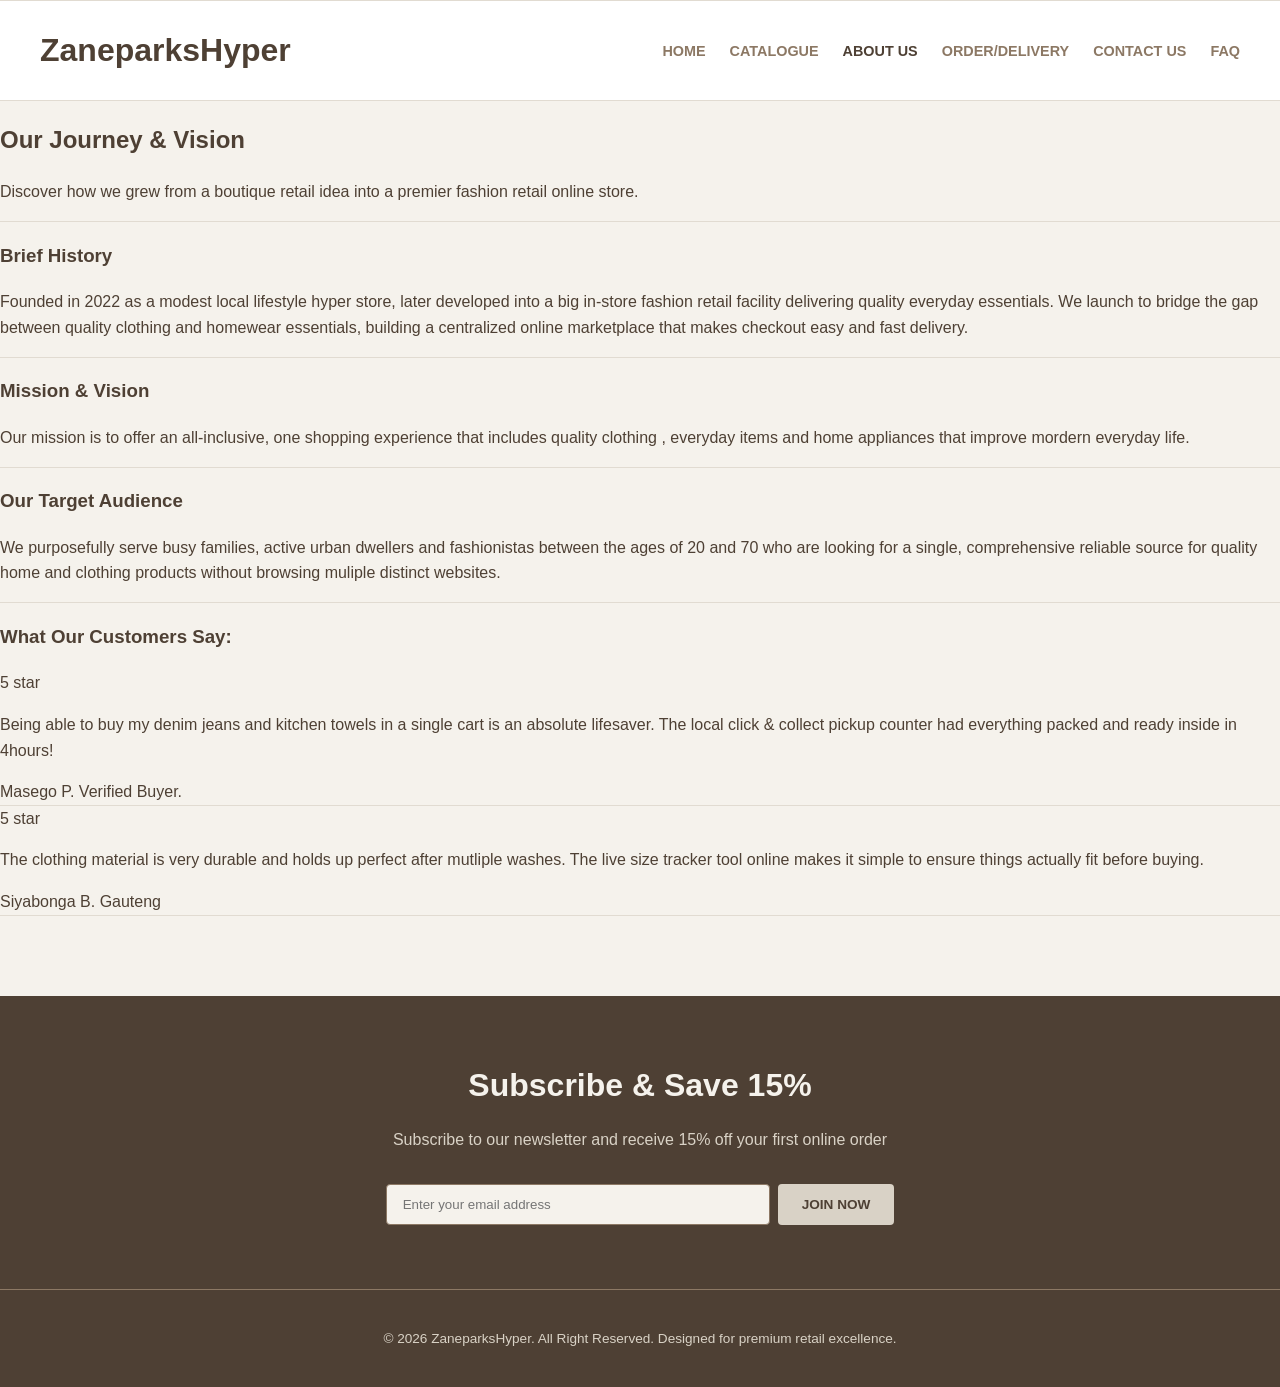
==== about_us.html @ cdac674e "https://github.com/Zaneparks87/Phakula-Z_ST10470956_WEDE5020_POE" ====
<!DOCTYPE html>
<html lang="en">
<head>
    <meta charset="UTF-8">
    <meta name="viewport" content="width=device-width, initial-scale=1.0">
    <title>About Us</title>
     <link rel="stylesheet" href="styles.css">
     <style>
         body {
            margin: 0;
            padding: 0;
            box-sizing: border-box;
            background-color: #F5F2EC; 
            color: #4E4034;
            font-family: "Source sans pro", Arial, sans-serif;
            line-height: 1.6;
        }


        hr {
            border: 0;
            height: 1px;
            background-color: #D9D2C6;
            margin: 0;
            opacity: 0.7;
        }

        .visually-hidden {
            position: absolute;
            width: 1px;
            height: 1px;
            padding: 0;
            margin: -1px;
            overflow: hidden;
            clip: rect(0, 0, 0, 0);
            border: 0;
        }


        .Global-header {
            background-color: #ffffff;
            padding: 1.5rem 2rem;
            min-width: 1200px;
        }

        .header-container {
            max-width: 1200px;
            margin: 0 auto;
            display: flex;
            justify-content: space-between;
            align-items: center;
            flex-wrap: wrap;
            gap: 1rem;
        }

        .brand-logo h1 {
            font-family: "Daytona light", sans-serif;
            color: #4E4034;
            font-size: 2rem;
            margin: 0;
        }

        .nav-link ul {
            list-style: none;
            display: flex;
            gap: 1.5rem;
            padding: 0;
            margin: 0;
        }

        .nav-link a {
            text-decoration: none;
            color: #8C7864;
            font-weight: bold;
            text-transform: uppercase;
            font-size: 0.9rem;
            transition: color 0.3s ease;
        }

        .nav-link a:hover, 
        .nav-link a.active {
            color: #4E4034;
        }

        .header-actions .cart-toggle-button {
            text-decoration: none;
            background-color: #4E4034; 
            color: #F5F2EC;      
            padding: 0.6rem 1.25rem;
            border-radius: 4px;
            font-weight: bold;
            font-size: 0.9rem;
        }

    
        .hero-showcase {
            background-color: #D9D2C6;
            padding: 5rem 2rem;
            min-width: 1200px;
            display: flex;
            justify-content: center;
        }

        .hero-content-box {
            max-width: 1200px;
            width: 100%;
        }

        .hero-text {
            max-width: 550px;
            background-color: #F5F2EC;
            padding: 3rem;
            border: 1px solid #B7A996;
            border-radius: 4px;
        }

        .hero-tagline {
            display: block;
            color: #B7A996;
            text-transform: uppercase;
            font-weight: bold;
            font-size: 0.85rem;
            margin-bottom: 0.5rem;
        }

        .hero-text h2 {
            font-family: "Daytona light", sans-serif;
            color: #4E4034;
            font-size: 2.4rem;
            margin: 0 0 1rem 0;
        }

        .hero-text p {
            color: #8C7864;
            margin-bottom: 2rem;
        }

        .hero-actions {
            display: flex;
            align-items: center;
            gap: 1.5rem;
        }

        .btn {
            display: inline-block;
            text-decoration: none;
            padding: 0.75rem 1.5rem;
            font-weight: bold;
            text-transform: uppercase;
            font-size: 0.85rem;
            border-radius: 4px;
            border: none;
        }

        .btn-primary {
            background-color: #4E4034;
            color: #F5F2EC;
        }


        .homepage-main-content {
            max-width: 1200px;
            margin: 4rem auto;
            padding: 0 2rem;
        }

        .section-title {
            font-family: "Daytona light", sans-serif;
            color: #4E4034;
            font-size: 2.2rem;
            text-align: center;
            margin-bottom: 0.5rem;
        }

        .section-subtitle {
            color: #8C7864;
            text-align: center;
            margin-bottom: 3rem;
        }

        .catalogue-cards-container {
            display: grid;
            grid-template-columns: repeat(auto-fit, minmax(250px, 1fr));
            gap: 2rem;
            margin: 2rem 0;
        }

        .catalogue-card {
            background-color: #ffffff;
            border: 1px solid #D9D2C6;
            padding: 2rem;
            border-radius: 4px;
            display: flex;
            flex-direction: column;
            justify-content: space-between;
            min-height: 250px;
        }

        .catalogue-card h3 {
            font-family: "Daytona light", sans-serif;
            color: #4E4034;
            font-size: 1.5rem;
            margin: 0 0 0.75rem 0;
        }

        .catalogue-card p {
            color: #8C7864;
            font-size: 0.95rem;
            margin-bottom: 1.5rem;
        }

        .card-cta-link {
            text-decoration: none;
            color: #4E4034;
            font-weight: bold;
            text-transform: uppercase;
            font-size: 0.85rem;
        }

        .card-cta-link:hover {
            color: #B7A996;
        }

        .global-footer {
            background-color: #4E4034; 
            color: #F5F2EC; 
            margin-top: 5rem;
        }

        .footer-newsletter-section {
            max-width: 600px;
            margin: 0 auto;
            padding: 4rem 2rem;
            text-align: center;
        }

        .footer-newsletter-section h3 {
            font-family: "Daytona light", sans-serif;
            font-size: 2rem;
            margin: 0 0 0.5rem 0;
        }

        .footer-newsletter-section p {
            color: #D9D2C6;
            margin-bottom: 2rem;
        }

        .newsletter-inline-form {
            display: flex;
            gap: 0.5rem;
            justify-content: center;
        }

        .form-input {
            flex-grow: 1;
            padding: 0.75rem 1rem;
            border: 1px solid #8C7864;
            background-color: #F5F2EC;
            color: #4E4034;            
            border-radius: 4px;
            max-width: 350px;
        }

        .btn-submit {
            background-color: #D9D2C6;
            color: #4E4034;
            padding: 0.75rem 1.5rem;
            font-weight: bold;
            text-transform: uppercase;
            border-radius: 4px;
            border: none;
            cursor: pointer;
        }

        .btn-submit:hover {
            background-color: #B7A996;
            color: #F5F2EC;
        }
        .footer-bottom-bar {
            text-align: center;
            padding: 1.5rem;
            min-width: 1200px;
            border-top: 1px solid #8C7864;
            font-size: 0.85rem;
            color: #D9D2C6;
        }
        @media (max-width: 768px) {
            .header-container, .newsletter-inline-form {
                flex-direction: column;
                align-items: center;
            }
            .nav-link ul {
                margin-top: 1rem;
            }
            .form-input {
                max-width: 100%;
                width: 100%;
            }
        }
     </style>
</head>
<body>
  <hr>
     <header class="Global-header">
        <div class="header-container">
            <div class="brand-logo">
                <h1>ZaneparksHyper</h1>
            </div>
<hr>
            <nav class="nav-link">
                <ul>
                    <li><a href="index.html" class="nav-link">Home</a></li>
                    <li><a href="catalogue.html" class="nav-link">Catalogue</a></li>
                    <li><a href="about_Us.html" class="nav-link active">About Us</a></li>
                    <li><a href="order.html" class="nav-link">Order/Delivery</a></li>
                    <li><a href="contact_Us.html" class="nav-link">Contact Us</a></li>
                    <li><a href="faq.html" class="nav-link">FAQ</a></li>
                </ul>
            </nav>
        </div>
    </header>
<hr>
    <main class="static-page-layout">
        <div class="content-header-container">
            <h2>Our Journey & Vision</h2>
            <p class="lead-paragraph">Discover how we grew from a boutique retail idea into a premier fashion retail online store.</p>
        </div>
<hr>
        <div class="info-block-wrapper">
            <section class="narrative-section">
                <h3>Brief History</h3>
                <p>Founded in 2022 as a modest local lifestyle hyper store, later developed into a big in-store fashion retail  facility delivering quality everyday essentials. We launch to bridge the gap between quality clothing and homewear essentials, building a centralized online marketplace that makes checkout easy and fast delivery.</p>
            </section>
<hr>          
            <section class="narrative-section">
                <h3>Mission & Vision</h3>
                <p>Our mission is to offer an all-inclusive, one shopping experience that includes quality clothing , everyday items and home appliances that improve mordern everyday life.</p>
            </section>
<hr>
            <section class="narrative-section">
                <h3>Our Target Audience</h3>
                <p>We purposefully serve busy families, active urban dwellers and fashionistas between the ages of 20 and 70 who are looking for a single, comprehensive reliable source for quality home and clothing products without browsing muliple distinct websites.</p>
            </section>
        </div>
<hr>
        <section class="review-display-section" aria-labelledby="reviewsHeading">
            <div class="reviews-header">
                <h3 id="reviewsHeading">What Our Customers Say:</h3>
            </div>
            <div class="reviews-grid">     
                <div class="review-card">
                    <div class="star-rating">5 star</div>
                    <p class="review-text">Being able to buy my denim jeans and kitchen towels in a single cart is an absolute lifesaver. The local click & collect pickup counter had everything packed and ready inside in 4hours!</p>
                    <span class="reviewer">Masego P. Verified Buyer.</span>
                </div>
<HR>
              
                <div class="review-card">
                    <div class="star-rating">5 star</div>
                    <p class="review-text">The clothing material is very durable and holds up perfect after mutliple washes. The live size tracker tool online makes it simple to ensure things actually fit before buying.</p>
                    <span class="reviewer">Siyabonga B. Gauteng</span>
                </div>
            </div>
            </div>
        </section>
    </main>

<hr>
      <footer class="global-footer">
        <section class="footer-newsletter-section" aria-labelledby="NewsletterHeading">
            <div class="newsletter-content-box">
                <h3 id="newssletterHeadng">Subscribe & Save 15%</h3>
                <p>Subscribe to our newsletter and receive 15% off your first online order</p>
                <form id="storeNewsletterform" class="newsletter-inline-form">
                    <label for="SubscriberEmail" class="visually-hidden">Email Address:</label>
                    <input type="email" id="SubscriberEmail" class="form-input" required placeholder="Enter your email address" required>
                    <button type="submit" class="btn btn-submit">Join Now</button>
                </form>
            </div>
        </section>
        <div class="footer-bottom-bar">
            <p>&COPY; 2026 ZaneparksHyper. All Right Reserved. Designed for premium retail excellence.</p>
        </div>
      </footer>
</body>
</html>
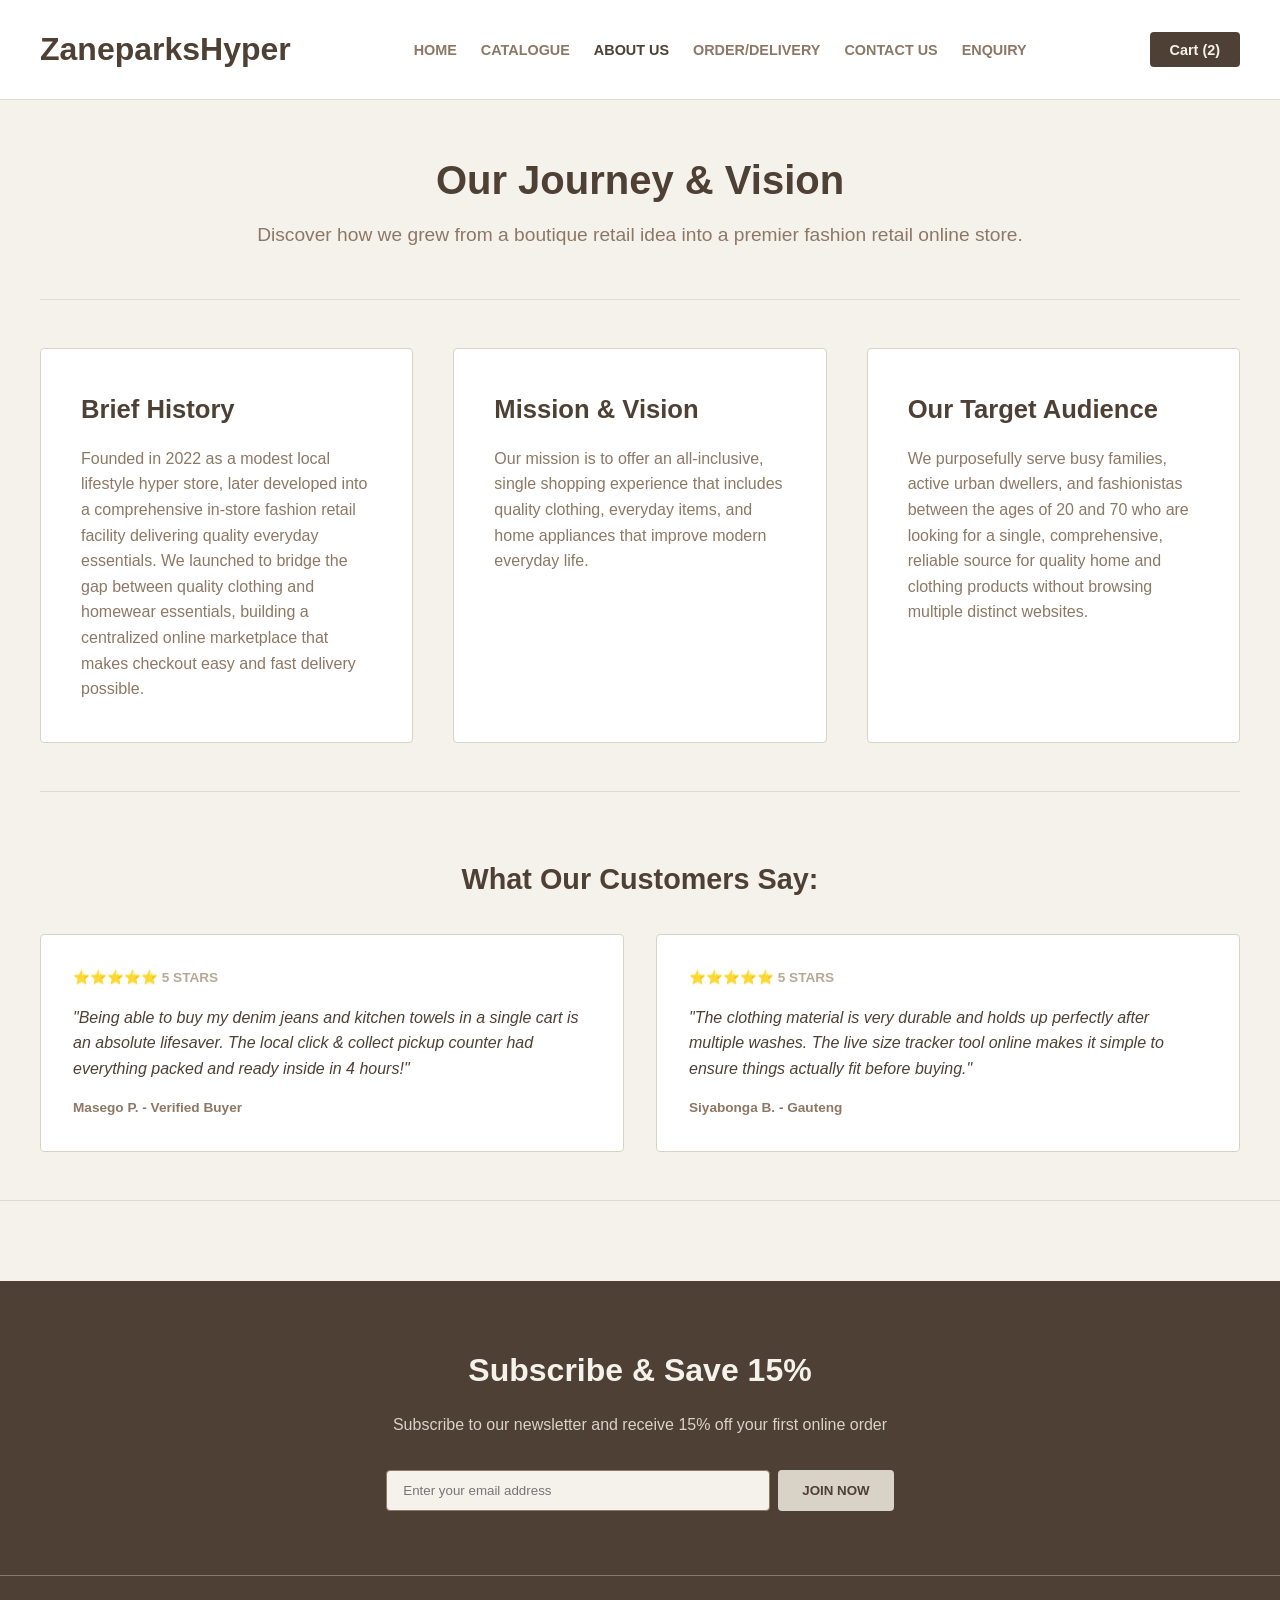
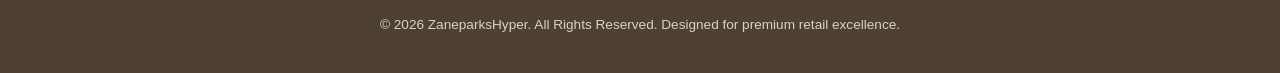
==== commit 4d89c9f9: "update all systems" ====
--- a/about_us.html
+++ b/about_us.html
@@ -3,10 +3,13 @@
 <head>
     <meta charset="UTF-8">
     <meta name="viewport" content="width=device-width, initial-scale=1.0">
-    <title>About Us</title>
-     <link rel="stylesheet" href="styles.css">
-     <style>
-         body {
+    <!-- Section 3.1 Rubric SEO Requirements Met -->
+    <title>About Us | Our Story & Vision - ZaneparksHyper</title>
+    <meta name="description" content="Learn about ZaneparksHyper, our retail journey from 2022, our core mission, and our vision for premium fashion and home essentials across South Africa.">
+    <meta name="keywords" content="ZaneparksHyper story, boutique fashion retail, everyday clothing mission, quality home essentials, retail excellence">
+    <link rel="stylesheet" href="styles.css">
+    <style>
+        body {
             margin: 0;
             padding: 0;
             box-sizing: border-box;
@@ -15,7 +18,6 @@
             font-family: "Source sans pro", Arial, sans-serif;
             line-height: 1.6;
         }
-
 
         hr {
             border: 0;
@@ -36,11 +38,10 @@
             border: 0;
         }
 
-
+        /* Fixed Broken Mobile Parameters: Removed min-width restrictions */
         .Global-header {
             background-color: #ffffff;
             padding: 1.5rem 2rem;
-            min-width: 1200px;
         }
 
         .header-container {
@@ -90,135 +91,107 @@
             border-radius: 4px;
             font-weight: bold;
             font-size: 0.9rem;
-        }
-
-    
-        .hero-showcase {
-            background-color: #D9D2C6;
-            padding: 5rem 2rem;
-            min-width: 1200px;
-            display: flex;
-            justify-content: center;
-        }
-
-        .hero-content-box {
+            border: none;
+            cursor: pointer;
+        }
+
+        /* Clean Content Blocks Setup */
+        .static-page-layout {
             max-width: 1200px;
-            width: 100%;
-        }
-
-        .hero-text {
-            max-width: 550px;
-            background-color: #F5F2EC;
-            padding: 3rem;
-            border: 1px solid #B7A996;
-            border-radius: 4px;
-        }
-
-        .hero-tagline {
-            display: block;
-            color: #B7A996;
-            text-transform: uppercase;
-            font-weight: bold;
-            font-size: 0.85rem;
-            margin-bottom: 0.5rem;
-        }
-
-        .hero-text h2 {
-            font-family: "Daytona light", sans-serif;
-            color: #4E4034;
-            font-size: 2.4rem;
-            margin: 0 0 1rem 0;
-        }
-
-        .hero-text p {
-            color: #8C7864;
-            margin-bottom: 2rem;
-        }
-
-        .hero-actions {
-            display: flex;
-            align-items: center;
-            gap: 1.5rem;
-        }
-
-        .btn {
-            display: inline-block;
-            text-decoration: none;
-            padding: 0.75rem 1.5rem;
-            font-weight: bold;
-            text-transform: uppercase;
-            font-size: 0.85rem;
-            border-radius: 4px;
-            border: none;
-        }
-
-        .btn-primary {
-            background-color: #4E4034;
-            color: #F5F2EC;
-        }
-
-
-        .homepage-main-content {
-            max-width: 1200px;
-            margin: 4rem auto;
+            margin: 3rem auto;
             padding: 0 2rem;
         }
 
-        .section-title {
-            font-family: "Daytona light", sans-serif;
-            color: #4E4034;
-            font-size: 2.2rem;
-            text-align: center;
-            margin-bottom: 0.5rem;
-        }
-
-        .section-subtitle {
-            color: #8C7864;
+        .content-header-container {
             text-align: center;
             margin-bottom: 3rem;
         }
 
-        .catalogue-cards-container {
+        .content-header-container h2 {
+            font-family: "Daytona light", sans-serif;
+            font-size: 2.5rem;
+            color: #4E4034;
+            margin: 0 0 0.5rem 0;
+        }
+
+        .lead-paragraph {
+            font-size: 1.2rem;
+            color: #8C7864;
+            margin: 0;
+        }
+
+        .info-block-wrapper {
             display: grid;
-            grid-template-columns: repeat(auto-fit, minmax(250px, 1fr));
+            grid-template-columns: repeat(auto-fit, minmax(300px, 1fr));
+            gap: 2.5rem;
+            margin: 3rem 0;
+        }
+
+        .narrative-section {
+            background-color: #ffffff;
+            padding: 2.5rem;
+            border-radius: 4px;
+            border: 1px solid #D9D2C6;
+        }
+
+        .narrative-section h3 {
+            font-family: "Daytona light", sans-serif;
+            font-size: 1.6rem;
+            color: #4E4034;
+            margin-top: 0;
+            margin-bottom: 1rem;
+        }
+
+        .narrative-section p {
+            margin: 0;
+            color: #8C7864;
+        }
+
+        /* Review Grid Cards Elements */
+        .review-display-section {
+            margin-top: 4rem;
+        }
+
+        .reviews-header h3 {
+            font-family: "Daytona light", sans-serif;
+            font-size: 1.8rem;
+            color: #4E4034;
+            text-align: center;
+            margin-bottom: 2rem;
+        }
+
+        .reviews-grid {
+            display: grid;
+            grid-template-columns: repeat(auto-fit, minmax(280px, 1fr));
             gap: 2rem;
-            margin: 2rem 0;
-        }
-
-        .catalogue-card {
+        }
+
+        .review-card {
             background-color: #ffffff;
             border: 1px solid #D9D2C6;
             padding: 2rem;
             border-radius: 4px;
-            display: flex;
-            flex-direction: column;
-            justify-content: space-between;
-            min-height: 250px;
-        }
-
-        .catalogue-card h3 {
-            font-family: "Daytona light", sans-serif;
-            color: #4E4034;
-            font-size: 1.5rem;
-            margin: 0 0 0.75rem 0;
-        }
-
-        .catalogue-card p {
-            color: #8C7864;
-            font-size: 0.95rem;
-            margin-bottom: 1.5rem;
-        }
-
-        .card-cta-link {
-            text-decoration: none;
-            color: #4E4034;
+        }
+
+        .star-rating {
+            color: #B7A996;
             font-weight: bold;
             text-transform: uppercase;
             font-size: 0.85rem;
-        }
-
-        .card-cta-link:hover {
-            color: #B7A996;
+            margin-bottom: 0.5rem;
+        }
+
+        .review-text {
+            font-style: italic;
+            color: #4E4034;
+            margin-bottom: 1rem;
+        }
+
+        .reviewer {
+            display: block;
+            font-size: 0.85rem;
+            color: #8C7864;
+            font-weight: bold;
         }
 
         .global-footer {
@@ -276,14 +249,26 @@
             background-color: #B7A996;
             color: #F5F2EC;
         }
+
+        .feedback-box {
+            padding: 10px;
+            margin-top: 10px;
+            border-radius: 4px;
+            font-size: 0.9rem;
+            font-weight: bold;
+            display: none;
+        }
+        .feedback-box.success { display: block; background: #d4edda; color: #155724; border: 1px solid #c3e6cb; }
+        .feedback-box.error { display: block; background: #f8d7da; color: #721c24; border: 1px solid #f5c6cb; }
+
         .footer-bottom-bar {
             text-align: center;
             padding: 1.5rem;
-            min-width: 1200px;
             border-top: 1px solid #8C7864;
             font-size: 0.85rem;
             color: #D9D2C6;
         }
+
         @media (max-width: 768px) {
             .header-container, .newsletter-inline-form {
                 flex-direction: column;
@@ -291,6 +276,9 @@
             }
             .nav-link ul {
                 margin-top: 1rem;
+                flex-direction: column;
+                align-items: center;
+                gap: 0.75rem;
             }
             .form-input {
                 max-width: 100%;
@@ -300,87 +288,93 @@
      </style>
 </head>
 <body>
-  <hr>
-     <header class="Global-header">
+<header class="Global-header">
         <div class="header-container">
             <div class="brand-logo">
                 <h1>ZaneparksHyper</h1>
             </div>
-<hr>
             <nav class="nav-link">
                 <ul>
-                    <li><a href="index.html" class="nav-link">Home</a></li>
-                    <li><a href="catalogue.html" class="nav-link">Catalogue</a></li>
-                    <li><a href="about_Us.html" class="nav-link active">About Us</a></li>
-                    <li><a href="order.html" class="nav-link">Order/Delivery</a></li>
-                    <li><a href="contact_Us.html" class="nav-link">Contact Us</a></li>
-                    <li><a href="faq.html" class="nav-link">FAQ</a></li>
+                    <li><a href="index.html">Home</a></li>
+                    <li><a href="catalogue.html">Catalogue</a></li>
+                    <li><a href="about_Us.html" class="active">About Us</a></li>
+                    <li><a href="order.html">Order/Delivery</a></li>
+                    <li><a href="contact.html">Contact Us</a></li>
+                    <li><a href="enquiry.html">Enquiry</a></li>
                 </ul>
             </nav>
+            <div class="header-actions">
+                <button id="cartTrackerbtn" class="cart-toggle-button" aria-label="View Shopping Cart">
+                    <span class="cart-icon">Cart (<span id="globalCartCount">2</span>)</span>
+                </button>
+            </div>
         </div>
     </header>
-<hr>
-    <main class="static-page-layout">
+    <hr>
+<main class="static-page-layout">
         <div class="content-header-container">
-            <h2>Our Journey & Vision</h2>
+            <h2>Our Journey &amp; Vision</h2>
             <p class="lead-paragraph">Discover how we grew from a boutique retail idea into a premier fashion retail online store.</p>
         </div>
-<hr>
+        <hr>
+
         <div class="info-block-wrapper">
             <section class="narrative-section">
                 <h3>Brief History</h3>
-                <p>Founded in 2022 as a modest local lifestyle hyper store, later developed into a big in-store fashion retail  facility delivering quality everyday essentials. We launch to bridge the gap between quality clothing and homewear essentials, building a centralized online marketplace that makes checkout easy and fast delivery.</p>
+                <p>Founded in 2022 as a modest local lifestyle hyper store, later developed into a comprehensive in-store fashion retail facility delivering quality everyday essentials. We launched to bridge the gap between quality clothing and homewear essentials, building a centralized online marketplace that makes checkout easy and fast delivery possible.</p>
             </section>
-<hr>          
+          
             <section class="narrative-section">
-                <h3>Mission & Vision</h3>
-                <p>Our mission is to offer an all-inclusive, one shopping experience that includes quality clothing , everyday items and home appliances that improve mordern everyday life.</p>
+                <h3>Mission &amp; Vision</h3>
+                <p>Our mission is to offer an all-inclusive, single shopping experience that includes quality clothing, everyday items, and home appliances that improve modern everyday life.</p>
             </section>
-<hr>
+
             <section class="narrative-section">
                 <h3>Our Target Audience</h3>
-                <p>We purposefully serve busy families, active urban dwellers and fashionistas between the ages of 20 and 70 who are looking for a single, comprehensive reliable source for quality home and clothing products without browsing muliple distinct websites.</p>
+                <p>We purposefully serve busy families, active urban dwellers, and fashionistas between the ages of 20 and 70 who are looking for a single, comprehensive, reliable source for quality home and clothing products without browsing multiple distinct websites.</p>
             </section>
         </div>
-<hr>
-        <section class="review-display-section" aria-labelledby="reviewsHeading">
+        <hr>
+    <section class="review-display-section" aria-labelledby="reviewsHeading">
             <div class="reviews-header">
                 <h3 id="reviewsHeading">What Our Customers Say:</h3>
             </div>
+            
             <div class="reviews-grid">     
                 <div class="review-card">
-                    <div class="star-rating">5 star</div>
-                    <p class="review-text">Being able to buy my denim jeans and kitchen towels in a single cart is an absolute lifesaver. The local click & collect pickup counter had everything packed and ready inside in 4hours!</p>
-                    <span class="reviewer">Masego P. Verified Buyer.</span>
+                    <div class="star-rating">⭐⭐⭐⭐⭐ 5 Stars</div>
+                    <p class="review-text">"Being able to buy my denim jeans and kitchen towels in a single cart is an absolute lifesaver. The local click &amp; collect pickup counter had everything packed and ready inside in 4 hours!"</p>
+                    <span class="reviewer">Masego P. - Verified Buyer</span>
                 </div>
-<HR>
               
                 <div class="review-card">
-                    <div class="star-rating">5 star</div>
-                    <p class="review-text">The clothing material is very durable and holds up perfect after mutliple washes. The live size tracker tool online makes it simple to ensure things actually fit before buying.</p>
-                    <span class="reviewer">Siyabonga B. Gauteng</span>
+                    <div class="star-rating">⭐⭐⭐⭐⭐ 5 Stars</div>
+                    <p class="review-text">"The clothing material is very durable and holds up perfectly after multiple washes. The live size tracker tool online makes it simple to ensure things actually fit before buying."</p>
+                    <span class="reviewer">Siyabonga B. - Gauteng</span>
                 </div>
-            </div>
             </div>
         </section>
     </main>
-
-<hr>
-      <footer class="global-footer">
+    <hr>
+    <footer class="global-footer">
         <section class="footer-newsletter-section" aria-labelledby="NewsletterHeading">
             <div class="newsletter-content-box">
-                <h3 id="newssletterHeadng">Subscribe & Save 15%</h3>
+                <h3 id="NewsletterHeading">Subscribe &amp; Save 15%</h3>
                 <p>Subscribe to our newsletter and receive 15% off your first online order</p>
-                <form id="storeNewsletterform" class="newsletter-inline-form">
+                
+                <form id="storeNewsletterform" class="newsletter-inline-form" novalidate>
                     <label for="SubscriberEmail" class="visually-hidden">Email Address:</label>
-                    <input type="email" id="SubscriberEmail" class="form-input" required placeholder="Enter your email address" required>
+                    <input type="email" id="SubscriberEmail" class="form-input" placeholder="Enter your email address" required>
                     <button type="submit" class="btn btn-submit">Join Now</button>
                 </form>
+                <!-- AJAX Feedback Container -->
+                <div id="newsletterFeedback" class="feedback-box"></div>
             </div>
         </section>
         <div class="footer-bottom-bar">
-            <p>&COPY; 2026 ZaneparksHyper. All Right Reserved. Designed for premium retail excellence.</p>
+            <p>&copy; 2026 ZaneparksHyper. All Rights Reserved. Designed for premium retail excellence.</p>
         </div>
-      </footer>
+    </footer>
+    <script src="javascript/newsletter.js"></script>
 </body>
 </html>
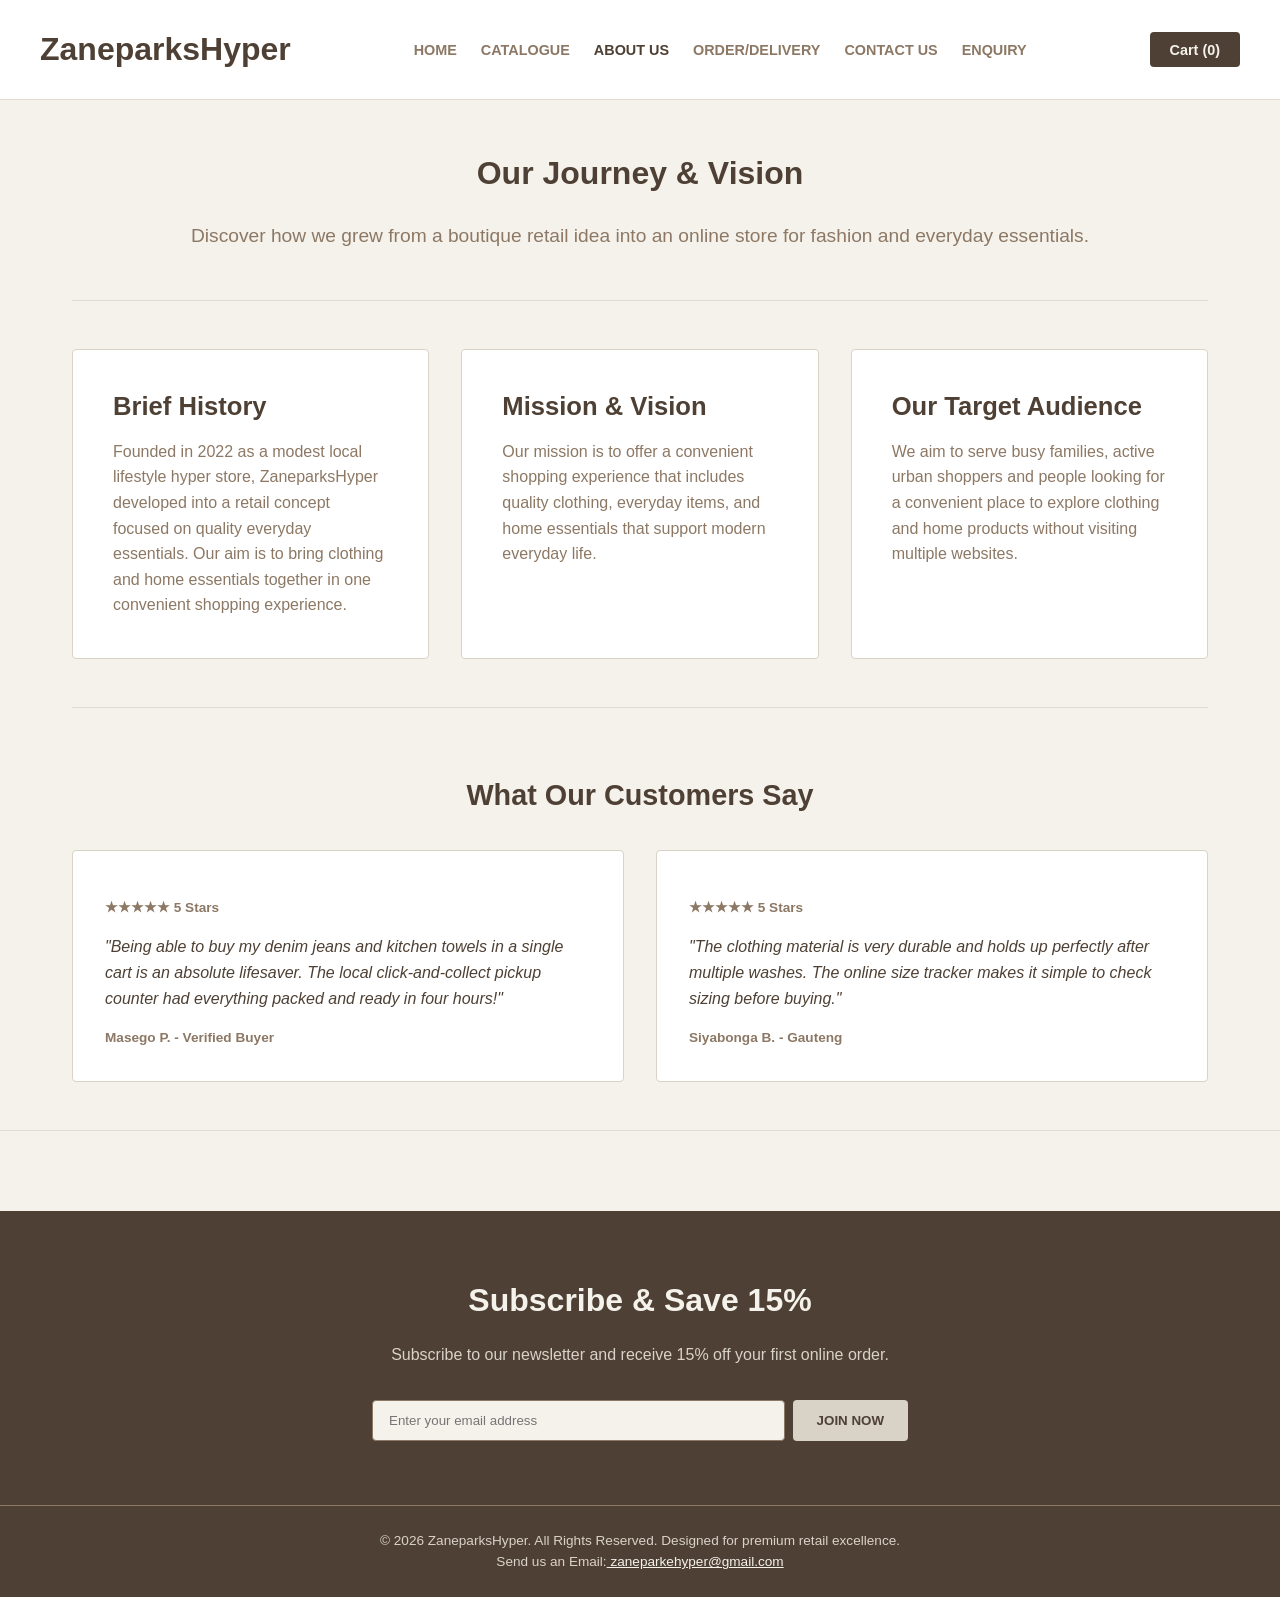
==== commit 89b2c599: "Update all systems" ====
--- a/about_us.html
+++ b/about_us.html
@@ -1,22 +1,30 @@
 <!DOCTYPE html>
 <html lang="en">
 <head>
-    <meta charset="UTF-8">
-    <meta name="viewport" content="width=device-width, initial-scale=1.0">
-    <!-- Section 3.1 Rubric SEO Requirements Met -->
-    <title>About Us | Our Story & Vision - ZaneparksHyper</title>
-    <meta name="description" content="Learn about ZaneparksHyper, our retail journey from 2022, our core mission, and our vision for premium fashion and home essentials across South Africa.">
-    <meta name="keywords" content="ZaneparksHyper story, boutique fashion retail, everyday clothing mission, quality home essentials, retail excellence">
-    <link rel="stylesheet" href="styles.css">
-    <style>
+<meta charset="UTF-8">
+<meta name="viewport" content="width=device-width, initial-scale=1.0">
+<title>About Us | Our Story &amp; Vision - ZaneparksHyper</title>
+<meta name="description" content="Learn about ZaneparksHyper, our retail journey, mission, and vision for clothing, fashion, and home essentials in South Africa.">
+<meta name="keywords" content="ZaneparksHyper story, clothing retail, everyday clothing, quality home essentials, retail">
+<meta name="author" content="ZaneparksHyper">
+<link rel="stylesheet" href="styles.css">
+<style>
+ * {
+     box-sizing: border-box;
+ }
+
         body {
             margin: 0;
             padding: 0;
-            box-sizing: border-box;
-            background-color: #F5F2EC; 
-            color: #4E4034;
-            font-family: "Source sans pro", Arial, sans-serif;
+            background-color: #F5F2EC;
+            color: #4E4034;
+            font-family: "Source Sans Pro", Arial, sans-serif;
             line-height: 1.6;
+        }
+
+        img {
+            max-width: 100%;
+            height: auto;
         }
 
         hr {
@@ -35,12 +43,11 @@
             margin: -1px;
             overflow: hidden;
             clip: rect(0, 0, 0, 0);
+            white-space: nowrap;
             border: 0;
         }
-
-        /* Fixed Broken Mobile Parameters: Removed min-width restrictions */
         .Global-header {
-            background-color: #ffffff;
+            background-color: #FFFFFF;
             padding: 1.5rem 2rem;
         }
 
@@ -55,7 +62,7 @@
         }
 
         .brand-logo h1 {
-            font-family: "Daytona light", sans-serif;
+            font-family: "Daytona Light", sans-serif;
             color: #4E4034;
             font-size: 2rem;
             margin: 0;
@@ -64,6 +71,7 @@
         .nav-link ul {
             list-style: none;
             display: flex;
+            flex-wrap: wrap;
             gap: 1.5rem;
             padding: 0;
             margin: 0;
@@ -78,15 +86,15 @@
             transition: color 0.3s ease;
         }
 
-        .nav-link a:hover, 
+        .nav-link a:hover,
+        .nav-link a:focus,
         .nav-link a.active {
             color: #4E4034;
         }
 
         .header-actions .cart-toggle-button {
-            text-decoration: none;
-            background-color: #4E4034; 
-            color: #F5F2EC;      
+            background-color: #4E4034;
+            color: #F5F2EC;
             padding: 0.6rem 1.25rem;
             border-radius: 4px;
             font-weight: bold;
@@ -95,7 +103,6 @@
             cursor: pointer;
         }
 
-        /* Clean Content Blocks Setup */
         .static-page-layout {
             max-width: 1200px;
             margin: 3rem auto;
@@ -108,10 +115,11 @@
         }
 
         .content-header-container h2 {
-            font-family: "Daytona light", sans-serif;
+            font-family: "Daytona Light", sans-serif;
             font-size: 2.5rem;
-            color: #4E4034;
-            margin: 0 0 0.5rem 0;
+            line-height: 1.2;
+            color: #4E4034;
+            margin: 0 0 0.5rem;
         }
 
         .lead-paragraph {
@@ -122,21 +130,22 @@
 
         .info-block-wrapper {
             display: grid;
-            grid-template-columns: repeat(auto-fit, minmax(300px, 1fr));
-            gap: 2.5rem;
+            grid-template-columns: repeat(auto-fit, minmax(min(300px, 100%), 1fr));
+            gap: 2rem;
             margin: 3rem 0;
         }
 
         .narrative-section {
-            background-color: #ffffff;
+            background-color: #FFFFFF;
             padding: 2.5rem;
             border-radius: 4px;
             border: 1px solid #D9D2C6;
         }
 
         .narrative-section h3 {
-            font-family: "Daytona light", sans-serif;
+            font-family: "Daytona Light", sans-serif;
             font-size: 1.6rem;
+            line-height: 1.3;
             color: #4E4034;
             margin-top: 0;
             margin-bottom: 1rem;
@@ -147,13 +156,12 @@
             color: #8C7864;
         }
 
-        /* Review Grid Cards Elements */
         .review-display-section {
             margin-top: 4rem;
         }
 
-        .reviews-header h3 {
-            font-family: "Daytona light", sans-serif;
+        .reviews-header h2 {
+            font-family: "Daytona Light", sans-serif;
             font-size: 1.8rem;
             color: #4E4034;
             text-align: center;
@@ -162,21 +170,20 @@
 
         .reviews-grid {
             display: grid;
-            grid-template-columns: repeat(auto-fit, minmax(280px, 1fr));
+            grid-template-columns: repeat(auto-fit, minmax(min(280px, 100%), 1fr));
             gap: 2rem;
         }
 
         .review-card {
-            background-color: #ffffff;
+            background-color: #FFFFFF;
             border: 1px solid #D9D2C6;
             padding: 2rem;
             border-radius: 4px;
         }
 
         .star-rating {
-            color: #B7A996;
-            font-weight: bold;
-            text-transform: uppercase;
+            color: #8C7864;
+            font-weight: bold;
             font-size: 0.85rem;
             margin-bottom: 0.5rem;
         }
@@ -193,10 +200,9 @@
             color: #8C7864;
             font-weight: bold;
         }
-
         .global-footer {
-            background-color: #4E4034; 
-            color: #F5F2EC; 
+            background-color: #4E4034;
+            color: #F5F2EC;
             margin-top: 5rem;
         }
 
@@ -207,10 +213,10 @@
             text-align: center;
         }
 
-        .footer-newsletter-section h3 {
-            font-family: "Daytona light", sans-serif;
+        .footer-newsletter-section h2 {
+            font-family: "Daytona Light", sans-serif;
             font-size: 2rem;
-            margin: 0 0 0.5rem 0;
+            margin: 0 0 0.5rem;
         }
 
         .footer-newsletter-section p {
@@ -220,18 +226,24 @@
 
         .newsletter-inline-form {
             display: flex;
+            flex-wrap: wrap;
             gap: 0.5rem;
             justify-content: center;
         }
 
         .form-input {
-            flex-grow: 1;
+            flex: 1 1 220px;
+            min-width: 0;
             padding: 0.75rem 1rem;
             border: 1px solid #8C7864;
             background-color: #F5F2EC;
-            color: #4E4034;            
-            border-radius: 4px;
-            max-width: 350px;
+            color: #4E4034;
+            border-radius: 4px;
+        }
+
+        .form-input:focus {
+            outline: 2px solid #B7A996;
+            outline-offset: 2px;
         }
 
         .btn-submit {
@@ -245,9 +257,10 @@
             cursor: pointer;
         }
 
-        .btn-submit:hover {
+        .btn-submit:hover,
+        .btn-submit:focus {
             background-color: #B7A996;
-            color: #F5F2EC;
+            color: #4E4034;
         }
 
         .feedback-box {
@@ -256,10 +269,24 @@
             border-radius: 4px;
             font-size: 0.9rem;
             font-weight: bold;
+            overflow-wrap: anywhere;
+        }
+
+        .feedback-box:empty {
             display: none;
         }
-        .feedback-box.success { display: block; background: #d4edda; color: #155724; border: 1px solid #c3e6cb; }
-        .feedback-box.error { display: block; background: #f8d7da; color: #721c24; border: 1px solid #f5c6cb; }
+
+        .feedback-box.success {
+            background: #D4EDDA;
+            color: #155724;
+            border: 1px solid #C3E6CB;
+        }
+
+        .feedback-box.error {
+            background: #F8D7DA;
+            color: #721C24;
+            border: 1px solid #F5C6CB;
+        }
 
         .footer-bottom-bar {
             text-align: center;
@@ -269,112 +296,149 @@
             color: #D9D2C6;
         }
 
+        .footer-bottom-bar p {
+            margin: 0;
+        }
+
         @media (max-width: 768px) {
-            .header-container, .newsletter-inline-form {
+            .Global-header {
+                padding: 1.25rem 1rem;
+            }
+
+            .header-container {
                 flex-direction: column;
                 align-items: center;
             }
+
+            .brand-logo h1 {
+                font-size: 1.75rem;
+                text-align: center;
+            }
+
             .nav-link ul {
                 margin-top: 1rem;
                 flex-direction: column;
                 align-items: center;
                 gap: 0.75rem;
             }
-            .form-input {
-                max-width: 100%;
+
+            .static-page-layout {
+                margin: 2rem auto;
+                padding: 0 1rem;
+            }
+
+            .content-header-container h2 {
+                font-size: 2rem;
+            }
+
+            .lead-paragraph {
+                font-size: 1.05rem;
+            }
+
+            .narrative-section {
+                padding: 1.5rem;
+            }
+
+            .footer-newsletter-section {
+                padding: 3rem 1rem;
+            }
+
+            .newsletter-inline-form {
+                flex-direction: column;
+                align-items: stretch;
+            }
+
+            .form-input,
+            .btn-submit {
                 width: 100%;
             }
         }
-     </style>
+</style>
 </head>
 <body>
 <header class="Global-header">
-        <div class="header-container">
-            <div class="brand-logo">
-                <h1>ZaneparksHyper</h1>
-            </div>
-            <nav class="nav-link">
-                <ul>
-                    <li><a href="index.html">Home</a></li>
-                    <li><a href="catalogue.html">Catalogue</a></li>
-                    <li><a href="about_Us.html" class="active">About Us</a></li>
-                    <li><a href="order.html">Order/Delivery</a></li>
-                    <li><a href="contact.html">Contact Us</a></li>
-                    <li><a href="enquiry.html">Enquiry</a></li>
-                </ul>
-            </nav>
-            <div class="header-actions">
-                <button id="cartTrackerbtn" class="cart-toggle-button" aria-label="View Shopping Cart">
-                    <span class="cart-icon">Cart (<span id="globalCartCount">2</span>)</span>
-                </button>
-            </div>
+ <div class="header-container">
+     <div class="brand-logo">
+        <h1>ZaneparksHyper</h1>
+     </div>
+<nav class="nav-link" aria-label="Main navigation">
+    <ul>
+    <li><a href="index.html">Home</a></li>
+    <li><a href="catalogue.html">Catalogue</a></li>
+    <li><a href="about_Us.html" class="active" aria-current="page">About Us</a></li>
+    <li><a href="order.html">Order/Delivery</a></li>
+    <li><a href="contact.html">Contact Us</a></li>
+    <li><a href="enquiry.html">Enquiry</a></li>
+    </ul>
+</nav>
+     <div class="header-actions">
+      <button type="button" id="cartTrackerbtn" class="cart-toggle-button" aria-label="View shopping cart">Cart (<span id="globalCartCount">0</span>)</button>
+     </div>
+ </div>
+ </header>
+<hr>
+<main class="static-page-layout">
+    <header class="content-header-container">
+     <h1>Our Journey &amp; Vision</h1>
+     <p class="lead-paragraph"> Discover how we grew from a boutique retail idea into an online store for fashion and everyday essentials.</p>
+    </header>
+<hr>
+    <div class="info-block-wrapper">
+     <section class="narrative-section">
+        <h3>Brief History</h3>
+        <p> Founded in 2022 as a modest local lifestyle hyper store, ZaneparksHyper developed into a retail concept focused on quality everyday essentials. Our aim is to bring clothing and home essentials together in one convenient shopping experience.</p>
+    </section>
+
+    <section class="narrative-section">
+        <h3>Mission &amp; Vision</h3>
+        <p> Our mission is to offer a convenient shopping experience that includes quality clothing, everyday items, and home essentials that support modern everyday life.</p>
+    </section>
+
+    <section class="narrative-section">
+        <h3>Our Target Audience</h3>
+        <p> We aim to serve busy families, active urban shoppers and people looking for a convenient place to explore clothing and home products without visiting multiple websites.</p>
+    </section>
+    </div>
+<hr>
+     <section class="review-display-section" aria-labelledby="reviewsHeading">
+        <div class="reviews-header">
+         <h2 id="reviewsHeading">What Our Customers Say</h2>
         </div>
-    </header>
-    <hr>
-<main class="static-page-layout">
-        <div class="content-header-container">
-            <h2>Our Journey &amp; Vision</h2>
-            <p class="lead-paragraph">Discover how we grew from a boutique retail idea into a premier fashion retail online store.</p>
+        <div class="reviews-grid">
+            <article class="review-card">
+                <p class="star-rating" aria-label="5 out of 5 stars"> ★★★★★ 5 Stars</p>
+                <p class="review-text">"Being able to buy my denim jeans and kitchen towels in a single cart is an absolute lifesaver. The local click-and-collect pickup counter had everything packed and ready in four hours!"</p>
+                <span class="reviewer"> Masego P. - Verified Buyer</span>
+            </article>
+            
+            <article class="review-card">
+                <p class="star-rating" aria-label="5 out of 5 stars">★★★★★ 5 Stars</p>
+                <p class="review-text">"The clothing material is very durable and holds up perfectly after multiple washes. The online size tracker makes it simple to check sizing before buying."</p>
+                <span class="reviewer">Siyabonga B. - Gauteng</span>
+            </article>
         </div>
-        <hr>
-
-        <div class="info-block-wrapper">
-            <section class="narrative-section">
-                <h3>Brief History</h3>
-                <p>Founded in 2022 as a modest local lifestyle hyper store, later developed into a comprehensive in-store fashion retail facility delivering quality everyday essentials. We launched to bridge the gap between quality clothing and homewear essentials, building a centralized online marketplace that makes checkout easy and fast delivery possible.</p>
-            </section>
-          
-            <section class="narrative-section">
-                <h3>Mission &amp; Vision</h3>
-                <p>Our mission is to offer an all-inclusive, single shopping experience that includes quality clothing, everyday items, and home appliances that improve modern everyday life.</p>
-            </section>
-
-            <section class="narrative-section">
-                <h3>Our Target Audience</h3>
-                <p>We purposefully serve busy families, active urban dwellers, and fashionistas between the ages of 20 and 70 who are looking for a single, comprehensive, reliable source for quality home and clothing products without browsing multiple distinct websites.</p>
-            </section>
-        </div>
-        <hr>
-    <section class="review-display-section" aria-labelledby="reviewsHeading">
-            <div class="reviews-header">
-                <h3 id="reviewsHeading">What Our Customers Say:</h3>
-            </div>
+     </section>
+    </main>
+<hr>
+<footer class="global-footer"> 
+    <section class="footer-newsletter-section" aria-labelledby="newsletterHeading">
+    <div class="newsletter-content-box">
+            <h2 id="newsletterHeading">Subscribe &amp; Save 15%</h2>
+            <p> Subscribe to our newsletter and receive 15% off your first online order.</p>
             
-            <div class="reviews-grid">     
-                <div class="review-card">
-                    <div class="star-rating">⭐⭐⭐⭐⭐ 5 Stars</div>
-                    <p class="review-text">"Being able to buy my denim jeans and kitchen towels in a single cart is an absolute lifesaver. The local click &amp; collect pickup counter had everything packed and ready inside in 4 hours!"</p>
-                    <span class="reviewer">Masego P. - Verified Buyer</span>
-                </div>
-              
-                <div class="review-card">
-                    <div class="star-rating">⭐⭐⭐⭐⭐ 5 Stars</div>
-                    <p class="review-text">"The clothing material is very durable and holds up perfectly after multiple washes. The live size tracker tool online makes it simple to ensure things actually fit before buying."</p>
-                    <span class="reviewer">Siyabonga B. - Gauteng</span>
-                </div>
-            </div>
-        </section>
-    </main>
-    <hr>
-    <footer class="global-footer">
-        <section class="footer-newsletter-section" aria-labelledby="NewsletterHeading">
-            <div class="newsletter-content-box">
-                <h3 id="NewsletterHeading">Subscribe &amp; Save 15%</h3>
-                <p>Subscribe to our newsletter and receive 15% off your first online order</p>
-                
-                <form id="storeNewsletterform" class="newsletter-inline-form" novalidate>
-                    <label for="SubscriberEmail" class="visually-hidden">Email Address:</label>
-                    <input type="email" id="SubscriberEmail" class="form-input" placeholder="Enter your email address" required>
-                    <button type="submit" class="btn btn-submit">Join Now</button>
-                </form>
-                <!-- AJAX Feedback Container -->
-                <div id="newsletterFeedback" class="feedback-box"></div>
-            </div>
-        </section>
-        <div class="footer-bottom-bar">
-            <p>&copy; 2026 ZaneparksHyper. All Rights Reserved. Designed for premium retail excellence.</p>
-        </div>
-    </footer>
-    <script src="javascript/newsletter.js"></script>
+        <form id="storeNewsletterform" class="newsletter-inline-form" novalidate>
+            <label for="SubscriberEmail" class="visually-hidden">Email address</label>
+            <input type="email" id="SubscriberEmail" name="email" class="form-input" placeholder="Enter your email address" autocomplete="email" required>
+            <button type="submit" class="btn-submit">Join Now </button>
+        </form>
+      <div id="newsletterFeedback" class="feedback-box" role="status" aria-live="polite"></div>
+    </div>
+    </section>
+    <div class="footer-bottom-bar">
+        <p> &copy; 2026 ZaneparksHyper. All Rights Reserved. Designed for premium retail excellence.</p>
+        <p> Send us an Email:<a href="mailto:zaneparkehyper@gmail.com" style="color: #F5F2EC;"> zaneparkehyper@gmail.com</a></p>
+    </div>
+</footer>
+<script src="javascript/newsletter.js" defer></script>
 </body>
 </html>
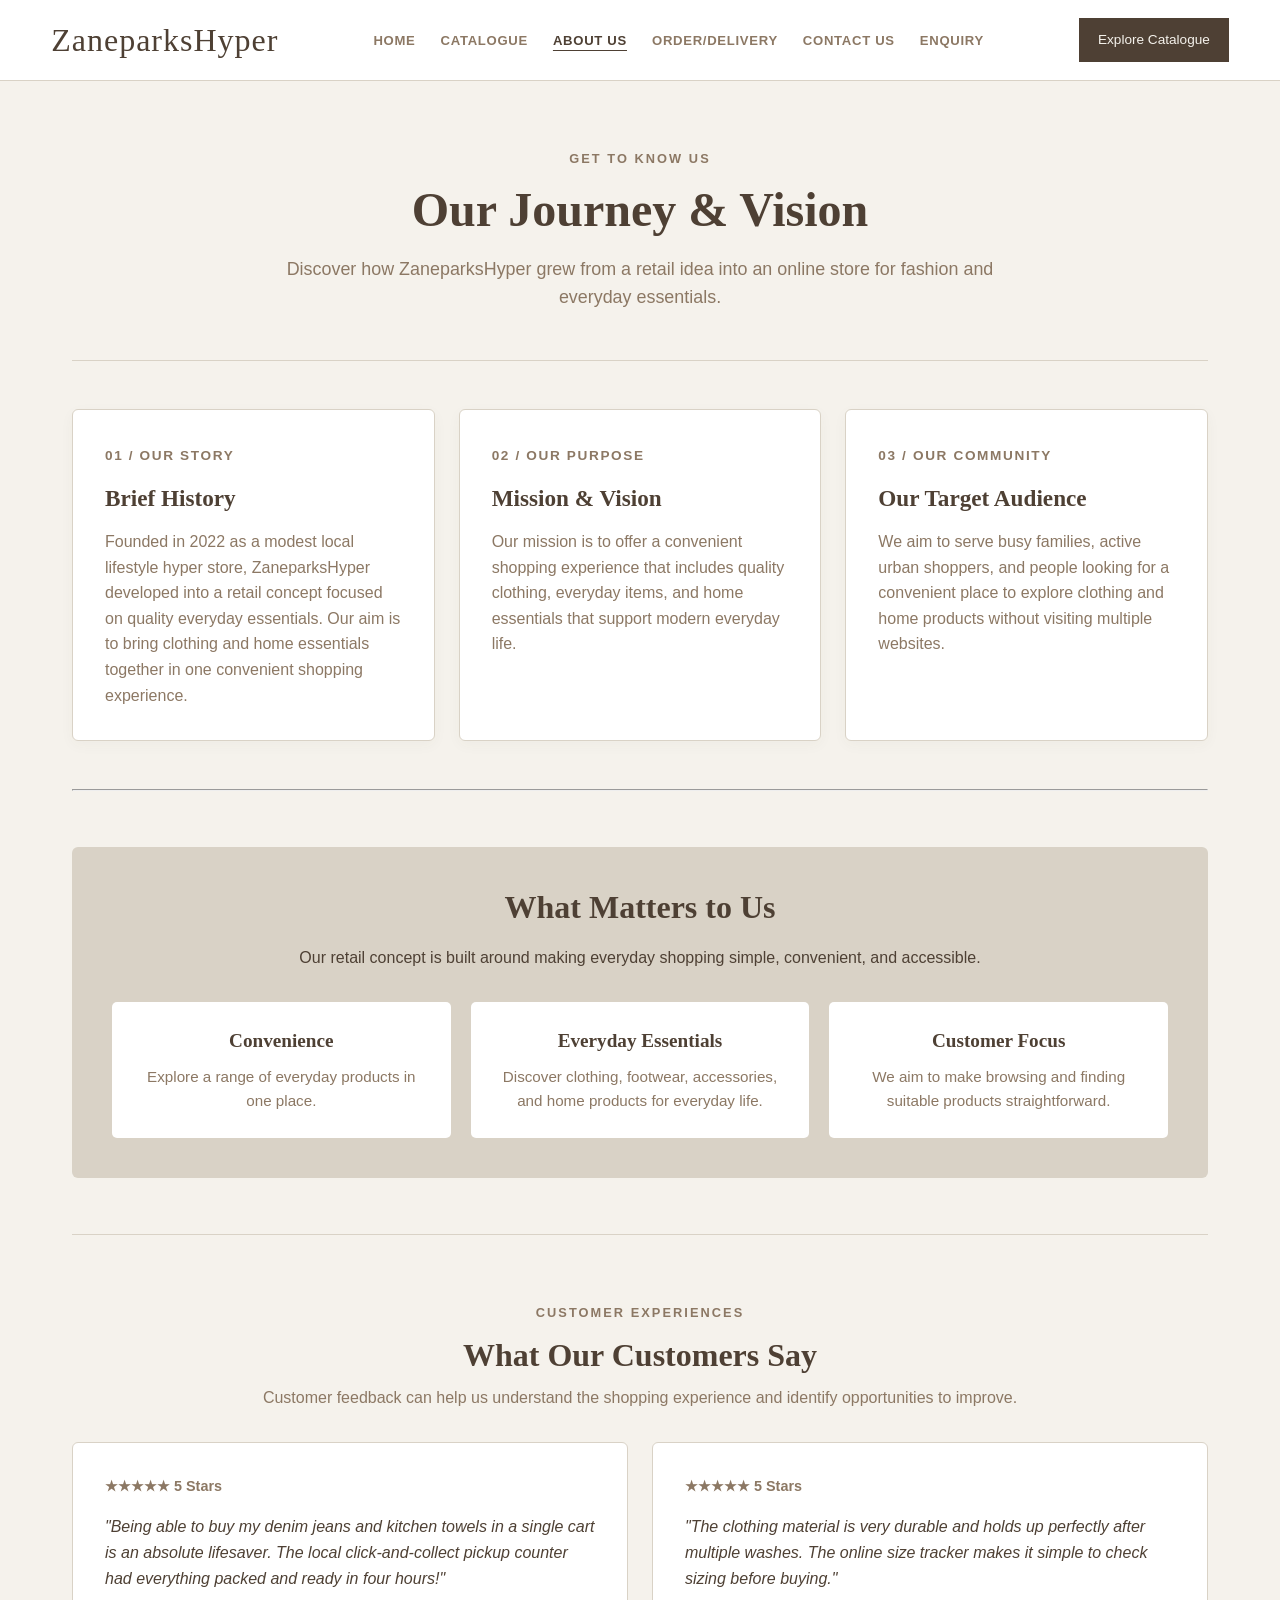
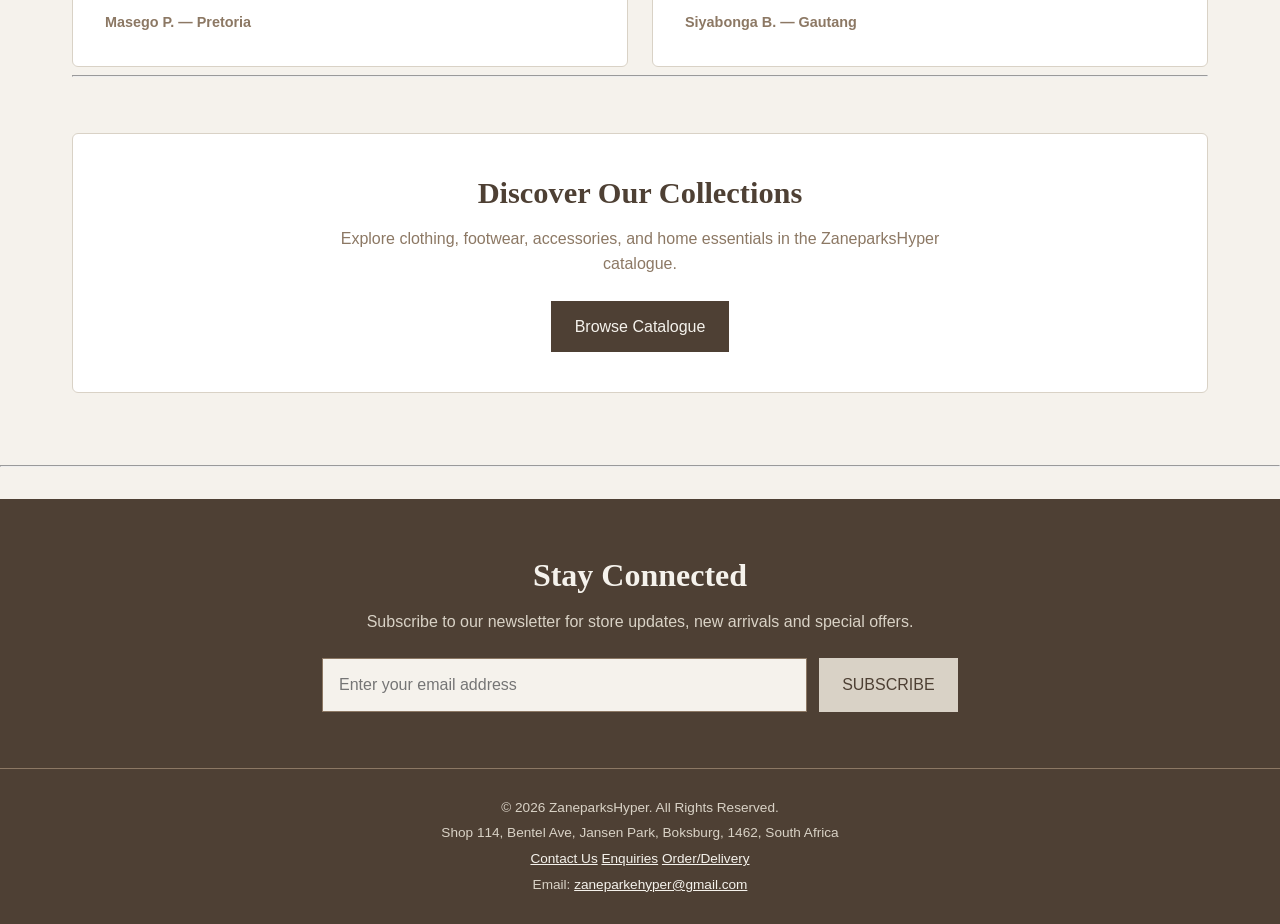
==== commit 692ba195: "Update all systems" ====
--- a/about_us.html
+++ b/about_us.html
@@ -1,38 +1,59 @@
 <!DOCTYPE html>
 <html lang="en">
 <head>
-<meta charset="UTF-8">
-<meta name="viewport" content="width=device-width, initial-scale=1.0">
-<title>About Us | Our Story &amp; Vision - ZaneparksHyper</title>
-<meta name="description" content="Learn about ZaneparksHyper, our retail journey, mission, and vision for clothing, fashion, and home essentials in South Africa.">
-<meta name="keywords" content="ZaneparksHyper story, clothing retail, everyday clothing, quality home essentials, retail">
-<meta name="author" content="ZaneparksHyper">
-<link rel="stylesheet" href="styles.css">
-<style>
- * {
-     box-sizing: border-box;
- }
+    <meta charset="UTF-8">
+    <meta name="viewport" content="width=device-width, initial-scale=1.0">
+
+    <title>About Us | ZaneparksHyper South Africa</title>
+
+    <meta name="description" content="Discover the story, mission, vision, and values of ZaneparksHyper, your destination for clothing, footwear, accessories, and home essentials in South Africa.">
+    <meta name="keywords" content="ZaneparksHyper, about us, South African retail, clothing, footwear, accessories, home essentials">
+    <meta name="author" content="ZaneparksHyper">
+    <meta name="robots" content="index, follow">
+    <meta name="theme-color" content="#F5F2EC">
+
+    <link rel="stylesheet" href="styles.css">
+
+    <style>
+        :root {
+            --cream: #F5F2EC;
+            --brown: #4E4034;
+            --taupe: #8C7864;
+            --light-taupe: #D9D2C6;
+            --button-hover: #8C7864;
+            --white: #FFFFFF;
+        }
+
+        * {
+            box-sizing: border-box;
+        }
+
+        html {
+            scroll-behavior: smooth;
+        }
 
         body {
             margin: 0;
             padding: 0;
-            background-color: #F5F2EC;
-            color: #4E4034;
+            background-color: var(--cream);
+            color: var(--brown);
             font-family: "Source Sans Pro", Arial, sans-serif;
             line-height: 1.6;
         }
 
+        a {
+            color: inherit;
+        }
+
         img {
+            display: block;
             max-width: 100%;
             height: auto;
         }
 
-        hr {
-            border: 0;
-            height: 1px;
-            background-color: #D9D2C6;
-            margin: 0;
-            opacity: 0.7;
+        button,
+        input {
+            font: inherit;
         }
 
         .visually-hidden {
@@ -46,33 +67,66 @@
             white-space: nowrap;
             border: 0;
         }
+
+        /* ANNOUNCEMENT BAR */
+
+        .announcement-bar {
+            background: #4E4034;
+            color: #F5F2EC;
+            text-align: center;
+            padding: 8px 15px;
+            font-size: 0.8rem;
+            letter-spacing: 0.5px;
+        }
+
+        /* HEADER AND NAVIGATION */
+
         .Global-header {
+            position: sticky;
+            top: 0;
+            z-index: 100;
             background-color: #FFFFFF;
-            padding: 1.5rem 2rem;
+            padding: 18px 4%;
+            border-bottom: 1px solid #D9D2C6;
+            font-family: "Helvetica Neue", Arial, sans-serif;
         }
 
         .header-container {
-            max-width: 1200px;
+            max-width: 1400px;
             margin: 0 auto;
             display: flex;
             justify-content: space-between;
             align-items: center;
-            flex-wrap: wrap;
-            gap: 1rem;
+            gap: 25px;
+        }
+
+        .brand-logo {
+            text-decoration: none;
+            flex-shrink: 0;
+            white-space: nowrap;
         }
 
         .brand-logo h1 {
-            font-family: "Daytona Light", sans-serif;
+            font-family: Georgia, serif;
             color: #4E4034;
             font-size: 2rem;
+            font-weight: normal;
+            letter-spacing: 1px;
+            line-height: 1.2;
             margin: 0;
+        }
+
+        .nav-link {
+            flex: 1;
         }
 
         .nav-link ul {
             list-style: none;
             display: flex;
             flex-wrap: wrap;
-            gap: 1.5rem;
+            justify-content: center;
+            align-items: center;
+            gap: 25px;
             padding: 0;
             margin: 0;
         }
@@ -80,192 +134,363 @@
         .nav-link a {
             text-decoration: none;
             color: #8C7864;
-            font-weight: bold;
+            font-weight: 600;
             text-transform: uppercase;
-            font-size: 0.9rem;
+            font-size: 0.82rem;
+            letter-spacing: 0.7px;
             transition: color 0.3s ease;
         }
 
         .nav-link a:hover,
-        .nav-link a:focus,
+        .nav-link a:focus-visible,
         .nav-link a.active {
             color: #4E4034;
         }
 
+        .nav-link a.active {
+            text-decoration: underline;
+            text-underline-offset: 5px;
+        }
+
+        .header-actions {
+            flex-shrink: 0;
+        }
+
         .header-actions .cart-toggle-button {
+            display: inline-block;
             background-color: #4E4034;
             color: #F5F2EC;
-            padding: 0.6rem 1.25rem;
-            border-radius: 4px;
+            padding: 10px 18px;
+            border-radius: 0;
+            font-weight: normal;
+            font-size: 0.85rem;
+            text-decoration: none;
+            border: 1px solid #4E4034;
+            white-space: nowrap;
+            transition: background-color 0.3s ease, color 0.3s ease;
+        }
+
+        .header-actions .cart-toggle-button:hover,
+        .header-actions .cart-toggle-button:focus-visible {
+            background-color: #8C7864;
+            color: #FFFFFF;
+        }
+
+        /* MAIN PAGE */
+
+        .static-page-layout {
+            width: min(1200px, 100%);
+            margin: 0 auto;
+            padding: 4rem 2rem;
+        }
+
+        .content-header-container {
+            max-width: 850px;
+            text-align: center;
+            margin: 0 auto 3rem;
+        }
+
+        .eyebrow {
+            display: inline-block;
+            color: var(--taupe);
+            font-size: 0.8rem;
+            font-weight: bold;
+            letter-spacing: 0.16em;
+            text-transform: uppercase;
+            margin-bottom: 0.75rem;
+        }
+
+        .content-header-container h2 {
+            font-family: "Daytona Light", Georgia, serif;
+            font-size: clamp(2rem, 4vw, 3rem);
+            line-height: 1.2;
+            color: var(--brown);
+            margin: 0 0 1rem;
+        }
+
+        .lead-paragraph {
+            font-size: 1.12rem;
+            color: var(--taupe);
+            max-width: 750px;
+            margin: 0 auto;
+        }
+
+        .section-divider {
+            border: 0;
+            height: 1px;
+            background-color: var(--light-taupe);
+            margin: 2.5rem 0;
+        }
+
+        /* ABOUT US INFORMATION CARDS */
+
+        .info-block-wrapper {
+            display: grid;
+            grid-template-columns: repeat(3, minmax(0, 1fr));
+            gap: 1.5rem;
+            margin: 3rem 0;
+        }
+
+        .narrative-section {
+            background-color: var(--white);
+            padding: 2rem;
+            border-radius: 6px;
+            border: 1px solid var(--light-taupe);
+            box-shadow: 0 4px 14px rgba(78, 64, 52, 0.04);
+            transition: transform 0.2s ease, box-shadow 0.2s ease;
+        }
+
+        .narrative-section:hover {
+            transform: translateY(-3px);
+            box-shadow: 0 8px 20px rgba(78, 64, 52, 0.08);
+        }
+
+        .card-number {
+            display: inline-block;
+            color: var(--taupe);
+            font-size: 0.85rem;
+            font-weight: bold;
+            letter-spacing: 0.12em;
+            margin-bottom: 1rem;
+        }
+
+        .narrative-section h3 {
+            font-family: "Daytona Light", Georgia, serif;
+            font-size: 1.45rem;
+            line-height: 1.3;
+            color: var(--brown);
+            margin: 0 0 1rem;
+        }
+
+        .narrative-section p {
+            margin: 0;
+            color: var(--taupe);
+        }
+
+        /* OUR VALUES */
+
+        .values-section {
+            background-color: var(--light-taupe);
+            border-radius: 6px;
+            padding: 2.5rem;
+            margin: 3.5rem 0;
+            text-align: center;
+        }
+
+        .values-section h2 {
+            font-family: "Daytona Light", Georgia, serif;
+            font-size: 2rem;
+            line-height: 1.3;
+            margin: 0 0 1rem;
+            color: var(--brown);
+        }
+
+        .values-section > p {
+            max-width: 750px;
+            margin: 0 auto;
+            color: var(--brown);
+        }
+
+        .values-grid {
+            display: grid;
+            grid-template-columns: repeat(3, minmax(0, 1fr));
+            gap: 1.25rem;
+            margin-top: 2rem;
+        }
+
+        .value-item {
+            background-color: var(--white);
+            border-radius: 5px;
+            padding: 1.5rem;
+        }
+
+        .value-item h3 {
+            font-family: "Daytona Light", Georgia, serif;
+            margin: 0 0 0.5rem;
+            font-size: 1.2rem;
+        }
+
+        .value-item p {
+            color: var(--taupe);
+            margin: 0;
+            font-size: 0.95rem;
+        }
+
+        /* CUSTOMER FEEDBACK */
+
+        .review-display-section {
+            margin-top: 4rem;
+        }
+
+        .reviews-header {
+            text-align: center;
+            margin-bottom: 2rem;
+        }
+
+        .reviews-header h2 {
+            font-family: "Daytona Light", Georgia, serif;
+            font-size: 2rem;
+            line-height: 1.3;
+            color: var(--brown);
+            margin: 0 0 0.5rem;
+        }
+
+        .reviews-intro {
+            color: var(--taupe);
+            margin: 0;
+        }
+
+        .reviews-grid {
+            display: grid;
+            grid-template-columns: repeat(2, minmax(0, 1fr));
+            gap: 1.5rem;
+        }
+
+        .review-card {
+            background-color: var(--white);
+            border: 1px solid var(--light-taupe);
+            padding: 2rem;
+            border-radius: 6px;
+        }
+
+        .star-rating {
+            color: var(--taupe);
             font-weight: bold;
             font-size: 0.9rem;
-            border: none;
-            cursor: pointer;
-        }
-
-        .static-page-layout {
-            max-width: 1200px;
-            margin: 3rem auto;
-            padding: 0 2rem;
-        }
-
-        .content-header-container {
-            text-align: center;
-            margin-bottom: 3rem;
-        }
-
-        .content-header-container h2 {
-            font-family: "Daytona Light", sans-serif;
-            font-size: 2.5rem;
-            line-height: 1.2;
-            color: #4E4034;
-            margin: 0 0 0.5rem;
-        }
-
-        .lead-paragraph {
-            font-size: 1.2rem;
-            color: #8C7864;
-            margin: 0;
-        }
-
-        .info-block-wrapper {
-            display: grid;
-            grid-template-columns: repeat(auto-fit, minmax(min(300px, 100%), 1fr));
-            gap: 2rem;
-            margin: 3rem 0;
-        }
-
-        .narrative-section {
-            background-color: #FFFFFF;
-            padding: 2.5rem;
-            border-radius: 4px;
-            border: 1px solid #D9D2C6;
-        }
-
-        .narrative-section h3 {
-            font-family: "Daytona Light", sans-serif;
-            font-size: 1.6rem;
-            line-height: 1.3;
-            color: #4E4034;
-            margin-top: 0;
-            margin-bottom: 1rem;
-        }
-
-        .narrative-section p {
-            margin: 0;
-            color: #8C7864;
-        }
-
-        .review-display-section {
-            margin-top: 4rem;
-        }
-
-        .reviews-header h2 {
-            font-family: "Daytona Light", sans-serif;
-            font-size: 1.8rem;
-            color: #4E4034;
-            text-align: center;
-            margin-bottom: 2rem;
-        }
-
-        .reviews-grid {
-            display: grid;
-            grid-template-columns: repeat(auto-fit, minmax(min(280px, 100%), 1fr));
-            gap: 2rem;
-        }
-
-        .review-card {
-            background-color: #FFFFFF;
-            border: 1px solid #D9D2C6;
-            padding: 2rem;
-            border-radius: 4px;
-        }
-
-        .star-rating {
-            color: #8C7864;
-            font-weight: bold;
-            font-size: 0.85rem;
-            margin-bottom: 0.5rem;
+            margin: 0 0 1rem;
         }
 
         .review-text {
             font-style: italic;
-            color: #4E4034;
-            margin-bottom: 1rem;
+            color: var(--brown);
+            margin: 0 0 1.25rem;
         }
 
         .reviewer {
             display: block;
+            font-size: 0.9rem;
+            color: var(--taupe);
+            font-weight: bold;
+        }
+
+        .review-disclaimer {
+            color: var(--taupe);
             font-size: 0.85rem;
-            color: #8C7864;
-            font-weight: bold;
-        }
+            text-align: center;
+            margin-top: 1rem;
+        }
+
+        /* CALL TO ACTION */
+
+        .about-cta {
+            background-color: var(--white);
+            border: 1px solid var(--light-taupe);
+            border-radius: 6px;
+            padding: 2.5rem 1.5rem;
+            text-align: center;
+            margin-top: 3.5rem;
+        }
+
+        .about-cta h2 {
+            font-family: "Daytona Light", Georgia, serif;
+            font-size: 1.9rem;
+            line-height: 1.3;
+            margin: 0 0 0.75rem;
+        }
+
+        .about-cta p {
+            color: var(--taupe);
+            margin: 0 auto 1.5rem;
+            max-width: 650px;
+        }
+
+        .primary-link {
+            display: inline-block;
+            background-color: var(--brown);
+            color: var(--cream);
+            text-decoration: none;
+            padding: 0.8rem 1.5rem;
+            border-radius: 0;
+            font-weight: normal;
+            transition: background-color 0.3s ease, color 0.3s ease;
+        }
+
+        .primary-link:hover,
+        .primary-link:focus-visible {
+            background-color: var(--taupe);
+            color: var(--white);
+        }
+
+        /* NEWSLETTER AND FOOTER */
+
         .global-footer {
-            background-color: #4E4034;
-            color: #F5F2EC;
-            margin-top: 5rem;
+            background-color: var(--brown);
+            color: var(--cream);
+            margin-top: 2rem;
         }
 
         .footer-newsletter-section {
-            max-width: 600px;
+            max-width: 700px;
             margin: 0 auto;
-            padding: 4rem 2rem;
+            padding: 3.5rem 2rem;
             text-align: center;
         }
 
         .footer-newsletter-section h2 {
-            font-family: "Daytona Light", sans-serif;
+            font-family: "Daytona Light", Georgia, serif;
             font-size: 2rem;
-            margin: 0 0 0.5rem;
+            line-height: 1.3;
+            margin: 0 0 0.75rem;
         }
 
         .footer-newsletter-section p {
-            color: #D9D2C6;
-            margin-bottom: 2rem;
+            color: var(--light-taupe);
+            margin: 0 0 1.5rem;
         }
 
         .newsletter-inline-form {
             display: flex;
             flex-wrap: wrap;
-            gap: 0.5rem;
+            gap: 0.75rem;
             justify-content: center;
         }
 
         .form-input {
-            flex: 1 1 220px;
+            flex: 1 1 240px;
             min-width: 0;
-            padding: 0.75rem 1rem;
-            border: 1px solid #8C7864;
-            background-color: #F5F2EC;
-            color: #4E4034;
-            border-radius: 4px;
-        }
-
-        .form-input:focus {
-            outline: 2px solid #B7A996;
-            outline-offset: 2px;
+            padding: 0.8rem 1rem;
+            border: 1px solid var(--taupe);
+            background-color: var(--cream);
+            color: var(--brown);
+            border-radius: 0;
+        }
+
+        .form-input:focus-visible {
+            outline: 2px solid var(--button-hover);
+            outline-offset: 3px;
         }
 
         .btn-submit {
-            background-color: #D9D2C6;
-            color: #4E4034;
-            padding: 0.75rem 1.5rem;
-            font-weight: bold;
+            background-color: var(--light-taupe);
+            color: var(--brown);
+            padding: 0.8rem 1.4rem;
+            font-weight: normal;
             text-transform: uppercase;
-            border-radius: 4px;
-            border: none;
+            border-radius: 0;
+            border: 1px solid var(--light-taupe);
             cursor: pointer;
+            transition: background-color 0.3s ease, color 0.3s ease;
         }
 
         .btn-submit:hover,
-        .btn-submit:focus {
-            background-color: #B7A996;
-            color: #4E4034;
+        .btn-submit:focus-visible {
+            background-color: var(--button-hover);
+            color: var(--white);
         }
 
         .feedback-box {
-            padding: 10px;
-            margin-top: 10px;
+            padding: 0.75rem;
+            margin-top: 1rem;
             border-radius: 4px;
             font-size: 0.9rem;
             font-weight: bold;
@@ -276,67 +501,151 @@
             display: none;
         }
 
-        .feedback-box.success {
+        .feedback-box.success,
+        .feedback-box.success-msg {
             background: #D4EDDA;
             color: #155724;
             border: 1px solid #C3E6CB;
         }
 
-        .feedback-box.error {
+        .feedback-box.error,
+        .feedback-box.error-msg {
             background: #F8D7DA;
             color: #721C24;
             border: 1px solid #F5C6CB;
         }
 
+        .feedback-box.loading-msg {
+            background: #FFF3CD;
+            color: #664D03;
+            border: 1px solid #FFECB5;
+        }
+
         .footer-bottom-bar {
             text-align: center;
             padding: 1.5rem;
-            border-top: 1px solid #8C7864;
+            border-top: 1px solid var(--taupe);
             font-size: 0.85rem;
-            color: #D9D2C6;
+            color: var(--light-taupe);
         }
 
         .footer-bottom-bar p {
-            margin: 0;
-        }
-
-        @media (max-width: 768px) {
+            margin: 0.25rem 0;
+        }
+
+        .footer-bottom-bar a {
+            color: var(--cream);
+            overflow-wrap: anywhere;
+        }
+
+        /* RESPONSIVE DESIGN */
+
+        @media (max-width: 1050px) {
+            .header-container {
+                flex-wrap: wrap;
+                justify-content: center;
+            }
+
+            .nav-link {
+                flex-basis: 100%;
+                order: 3;
+            }
+
+            .nav-link ul {
+                justify-content: center;
+                gap: 15px;
+            }
+        }
+
+        @media (max-width: 1000px) {
+            .info-block-wrapper {
+                grid-template-columns: repeat(2, minmax(0, 1fr));
+            }
+
+            .narrative-section:last-child {
+                grid-column: 1 / -1;
+            }
+        }
+
+        @media (max-width: 700px) {
             .Global-header {
-                padding: 1.25rem 1rem;
+                position: static;
+                padding: 18px 15px;
             }
 
             .header-container {
                 flex-direction: column;
-                align-items: center;
+                gap: 18px;
             }
 
             .brand-logo h1 {
-                font-size: 1.75rem;
+                font-size: 1.8rem;
                 text-align: center;
             }
 
+            .nav-link {
+                order: 3;
+            }
+
             .nav-link ul {
-                margin-top: 1rem;
-                flex-direction: column;
-                align-items: center;
-                gap: 0.75rem;
+                flex-direction: row;
+                justify-content: center;
+                gap: 12px 15px;
+            }
+
+            .nav-link a {
+                font-size: 0.75rem;
             }
 
             .static-page-layout {
-                margin: 2rem auto;
-                padding: 0 1rem;
+                padding: 2.5rem 1rem;
+            }
+
+            .content-header-container {
+                margin-bottom: 2rem;
             }
 
             .content-header-container h2 {
-                font-size: 2rem;
+                font-size: 2.1rem;
             }
 
             .lead-paragraph {
-                font-size: 1.05rem;
+                font-size: 1rem;
+            }
+
+            .info-block-wrapper {
+                grid-template-columns: 1fr;
+                gap: 1rem;
+                margin: 2rem 0;
+            }
+
+            .narrative-section:last-child {
+                grid-column: auto;
             }
 
             .narrative-section {
                 padding: 1.5rem;
+            }
+
+            .values-section {
+                padding: 1.5rem;
+                margin: 2.5rem 0;
+            }
+
+            .values-grid {
+                grid-template-columns: 1fr;
+            }
+
+            .reviews-grid {
+                grid-template-columns: 1fr;
+            }
+
+            .review-card {
+                padding: 1.5rem;
+            }
+
+            .about-cta {
+                padding: 2rem 1rem;
             }
 
             .footer-newsletter-section {
@@ -353,92 +662,264 @@
                 width: 100%;
             }
         }
-</style>
+
+        @media (prefers-reduced-motion: reduce) {
+            html {
+                scroll-behavior: auto;
+            }
+
+            *,
+            *::before,
+            *::after {
+                transition-duration: 0.01ms !important;
+                animation-duration: 0.01ms !important;
+            }
+        }
+    </style>
 </head>
+
 <body>
-<header class="Global-header">
- <div class="header-container">
-     <div class="brand-logo">
-        <h1>ZaneparksHyper</h1>
-     </div>
-<nav class="nav-link" aria-label="Main navigation">
-    <ul>
-    <li><a href="index.html">Home</a></li>
-    <li><a href="catalogue.html">Catalogue</a></li>
-    <li><a href="about_Us.html" class="active" aria-current="page">About Us</a></li>
-    <li><a href="order.html">Order/Delivery</a></li>
-    <li><a href="contact.html">Contact Us</a></li>
-    <li><a href="enquiry.html">Enquiry</a></li>
-    </ul>
-</nav>
-     <div class="header-actions">
-      <button type="button" id="cartTrackerbtn" class="cart-toggle-button" aria-label="View shopping cart">Cart (<span id="globalCartCount">0</span>)</button>
-     </div>
- </div>
- </header>
+
+    <header class="Global-header">
+        <div class="header-container">
+
+            <a class="brand-logo"
+               href="index.html"
+               aria-label="ZaneparksHyper home">
+                <h1>ZaneparksHyper</h1>
+            </a>
+
+            <nav class="nav-link" aria-label="Main navigation">
+                <ul>
+                    <li><a href="index.html">Home</a></li>
+                    <li><a href="catalogue.html">Catalogue</a></li>
+                    <li><a href="about_Us.html" class="active" aria-current="page">About Us</a></li>
+                    <li><a href="order.html">Order/Delivery</a></li>
+                    <li><a href="contact.html">Contact Us</a></li>
+                    <li><a href="enquiry.html">Enquiry</a></li>
+                </ul>
+            </nav>
+
+            <div class="header-actions">
+                <a href="catalogue.html" class="cart-toggle-button">
+                    Explore Catalogue
+                </a>
+            </div>
+
+        </div>
+    </header>
+
+    <main class="static-page-layout">
+
+        <header class="content-header-container">
+            <span class="eyebrow">Get to know us</span>
+            <h2>Our Journey &amp; Vision</h2>
+            <p class="lead-paragraph">
+                Discover how ZaneparksHyper grew from a retail idea into
+                an online store for fashion and everyday essentials.
+            </p>
+        </header>
+
+        <hr class="section-divider">
+
+        <section class="info-block-wrapper"
+                 aria-label="About ZaneparksHyper">
+
+            <article class="narrative-section">
+                <span class="card-number">01 / OUR STORY</span>
+                <h3>Brief History</h3>
+                <p>
+                    Founded in 2022 as a modest local lifestyle hyper store,
+                    ZaneparksHyper developed into a retail concept focused on
+                    quality everyday essentials. Our aim is to bring clothing
+                    and home essentials together in one convenient shopping
+                    experience.
+                </p>
+            </article>
+
+            <article class="narrative-section">
+                <span class="card-number">02 / OUR PURPOSE</span>
+                <h3>Mission &amp; Vision</h3>
+                <p>
+                    Our mission is to offer a convenient shopping experience
+                    that includes quality clothing, everyday items, and home
+                    essentials that support modern everyday life.
+                </p>
+            </article>
+
+            <article class="narrative-section">
+                <span class="card-number">03 / OUR COMMUNITY</span>
+                <h3>Our Target Audience</h3>
+                <p>
+                    We aim to serve busy families, active urban shoppers, and
+                    people looking for a convenient place to explore clothing
+                    and home products without visiting multiple websites.
+                </p>
+            </article>
+
+        </section>
 <hr>
-<main class="static-page-layout">
-    <header class="content-header-container">
-     <h1>Our Journey &amp; Vision</h1>
-     <p class="lead-paragraph"> Discover how we grew from a boutique retail idea into an online store for fashion and everyday essentials.</p>
-    </header>
+        <section class="values-section"
+                 aria-labelledby="valuesHeading">
+            <h2 id="valuesHeading">What Matters to Us</h2>
+            <p>
+                Our retail concept is built around making everyday shopping
+                simple, convenient, and accessible.
+            </p>
+
+            <div class="values-grid">
+
+                <article class="value-item">
+                    <h3>Convenience</h3>
+                    <p>
+                        Explore a range of everyday products in one place.
+                    </p>
+                </article>
+
+                <article class="value-item">
+                    <h3>Everyday Essentials</h3>
+                    <p>
+                        Discover clothing, footwear, accessories, and home
+                        products for everyday life.
+                    </p>
+                </article>
+
+                <article class="value-item">
+                    <h3>Customer Focus</h3>
+                    <p>
+                        We aim to make browsing and finding suitable products
+                        straightforward.
+                    </p>
+                </article>
+
+            </div>
+        </section>
+
+        <hr class="section-divider">
+        <section class="review-display-section"
+                 aria-labelledby="reviewsHeading">
+
+            <div class="reviews-header">
+                <span class="eyebrow">Customer experiences</span>
+
+                <h2 id="reviewsHeading">What Our Customers Say</h2>
+
+                <p class="reviews-intro">
+                    Customer feedback can help us understand the shopping
+                    experience and identify opportunities to improve.
+                </p>
+            </div>
+
+            <div class="reviews-grid">
+
+                <article class="review-card">
+                    <p class="star-rating"
+                       aria-label="Five out of five stars">
+                        ★★★★★ 5 Stars
+                    </p>
+
+                    <p class="review-text">
+                        "Being able to buy my denim jeans and kitchen towels
+                        in a single cart is an absolute lifesaver. The local
+                        click-and-collect pickup counter had everything packed
+                        and ready in four hours!"
+                    </p>
+
+                    <span class="reviewer">
+                        Masego P. — Pretoria
+                    </span>
+                </article>
+
+                <article class="review-card">
+                    <p class="star-rating"
+                       aria-label="Five out of five stars">
+                        ★★★★★ 5 Stars
+                    </p>
+
+                    <p class="review-text">
+                        "The clothing material is very durable and holds up
+                        perfectly after multiple washes. The online size
+                        tracker makes it simple to check sizing before buying."
+                    </p>
+
+                    <span class="reviewer">
+                        Siyabonga B. — Gautang
+                    </span>
+                </article>
+            </div>
+
+        </section>
 <hr>
-    <div class="info-block-wrapper">
-     <section class="narrative-section">
-        <h3>Brief History</h3>
-        <p> Founded in 2022 as a modest local lifestyle hyper store, ZaneparksHyper developed into a retail concept focused on quality everyday essentials. Our aim is to bring clothing and home essentials together in one convenient shopping experience.</p>
-    </section>
-
-    <section class="narrative-section">
-        <h3>Mission &amp; Vision</h3>
-        <p> Our mission is to offer a convenient shopping experience that includes quality clothing, everyday items, and home essentials that support modern everyday life.</p>
-    </section>
-
-    <section class="narrative-section">
-        <h3>Our Target Audience</h3>
-        <p> We aim to serve busy families, active urban shoppers and people looking for a convenient place to explore clothing and home products without visiting multiple websites.</p>
-    </section>
-    </div>
-<hr>
-     <section class="review-display-section" aria-labelledby="reviewsHeading">
-        <div class="reviews-header">
-         <h2 id="reviewsHeading">What Our Customers Say</h2>
-        </div>
-        <div class="reviews-grid">
-            <article class="review-card">
-                <p class="star-rating" aria-label="5 out of 5 stars"> ★★★★★ 5 Stars</p>
-                <p class="review-text">"Being able to buy my denim jeans and kitchen towels in a single cart is an absolute lifesaver. The local click-and-collect pickup counter had everything packed and ready in four hours!"</p>
-                <span class="reviewer"> Masego P. - Verified Buyer</span>
-            </article>
-            
-            <article class="review-card">
-                <p class="star-rating" aria-label="5 out of 5 stars">★★★★★ 5 Stars</p>
-                <p class="review-text">"The clothing material is very durable and holds up perfectly after multiple washes. The online size tracker makes it simple to check sizing before buying."</p>
-                <span class="reviewer">Siyabonga B. - Gauteng</span>
-            </article>
-        </div>
-     </section>
+        <section class="about-cta" aria-labelledby="shopHeading">
+            <h2 id="shopHeading">Discover Our Collections</h2>
+            <p>
+                Explore clothing, footwear, accessories, and home essentials
+                in the ZaneparksHyper catalogue.
+            </p>
+            <a href="catalogue.html" class="primary-link">
+                Browse Catalogue
+            </a>
+        </section>
     </main>
 <hr>
-<footer class="global-footer"> 
-    <section class="footer-newsletter-section" aria-labelledby="newsletterHeading">
-    <div class="newsletter-content-box">
-            <h2 id="newsletterHeading">Subscribe &amp; Save 15%</h2>
-            <p> Subscribe to our newsletter and receive 15% off your first online order.</p>
-            
-        <form id="storeNewsletterform" class="newsletter-inline-form" novalidate>
-            <label for="SubscriberEmail" class="visually-hidden">Email address</label>
-            <input type="email" id="SubscriberEmail" name="email" class="form-input" placeholder="Enter your email address" autocomplete="email" required>
-            <button type="submit" class="btn-submit">Join Now </button>
-        </form>
-      <div id="newsletterFeedback" class="feedback-box" role="status" aria-live="polite"></div>
-    </div>
-    </section>
-    <div class="footer-bottom-bar">
-        <p> &copy; 2026 ZaneparksHyper. All Rights Reserved. Designed for premium retail excellence.</p>
-        <p> Send us an Email:<a href="mailto:zaneparkehyper@gmail.com" style="color: #F5F2EC;"> zaneparkehyper@gmail.com</a></p>
-    </div>
-</footer>
-<script src="javascript/newsletter.js" defer></script>
+    <footer class="global-footer">
+        <section class="footer-newsletter-section"
+                 aria-labelledby="newsletterHeading">
+            <h2 id="newsletterHeading">Stay Connected</h2>
+                <p>
+                    Subscribe to our newsletter for store updates,
+                    new arrivals and special offers.
+                </p>
+            <form id="storeNewsletterform"
+                  class="newsletter-inline-form"
+                  novalidate>
+                <label for="SubscriberEmail" class="visually-hidden">
+                    Email address
+                </label>
+                <input
+                    type="email"
+                    id="SubscriberEmail"
+                    name="email"
+                    class="form-input"
+                    placeholder="Enter your email address"
+                    autocomplete="email"
+                    required
+                >
+                <button type="submit" class="btn-submit">
+                    Subscribe
+                </button>
+            </form>
+            <div
+                id="newsletterFeedback"
+                class="feedback-box"
+                role="status"
+                aria-live="polite"
+            ></div>
+        </section>
+
+        <div class="footer-bottom-bar">
+            <p>
+                &copy; 2026 ZaneparksHyper. All Rights Reserved.
+            </p>
+
+            <p>
+                Shop 114, Bentel Ave, Jansen Park, Boksburg, 1462,
+                South Africa
+            </p>
+            <nav class="footer-navigation" aria-label="Footer navigation">
+               <a href="contact.html">Contact Us</a>
+               <a href="enquiry.html">Enquiries</a>
+               <a href="order.html">Order/Delivery</a>
+            </nav>
+            <p>
+                Email:
+                <a href="mailto:zaneparkehyper@gmail.com">
+                    zaneparkehyper@gmail.com
+                </a>
+            </p>
+        </div>
+    </footer>
+    <script src="javascript/newsletter.js" defer></script>
 </body>
-</html>+</html>
+
